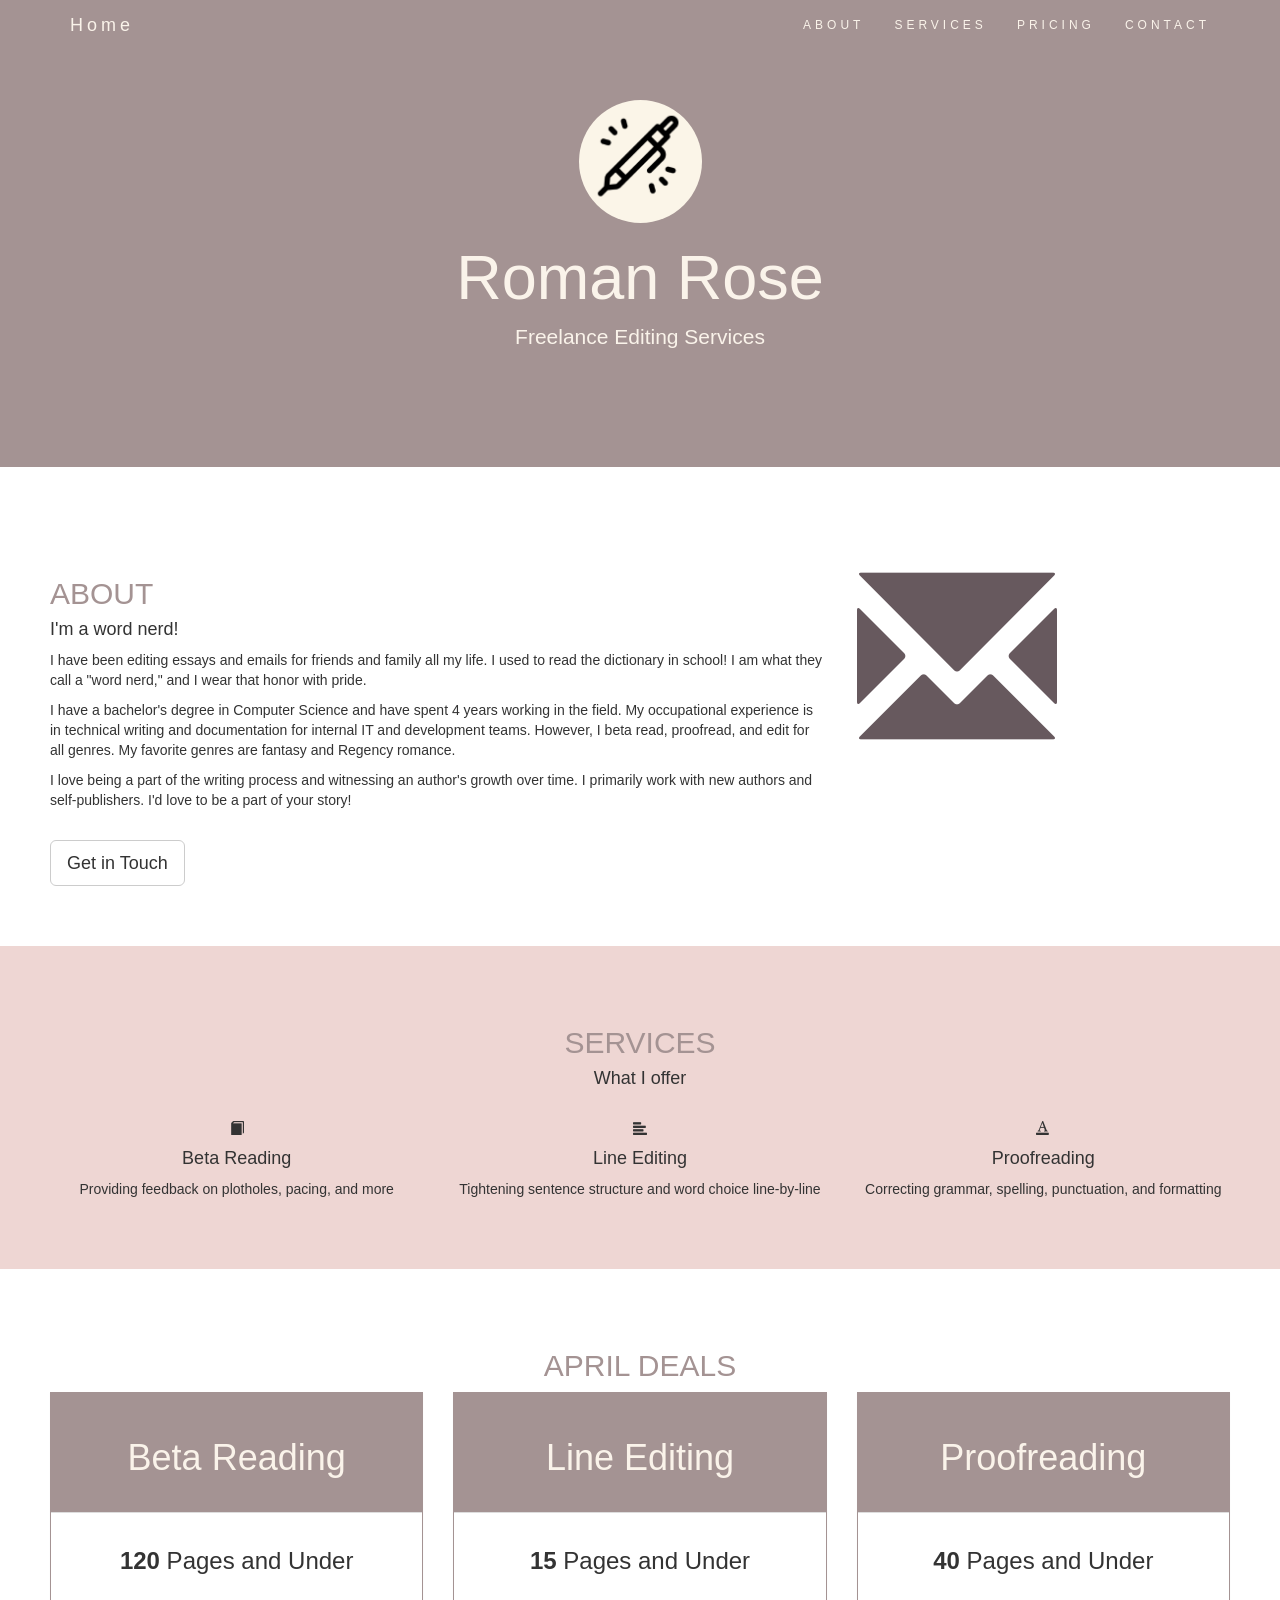
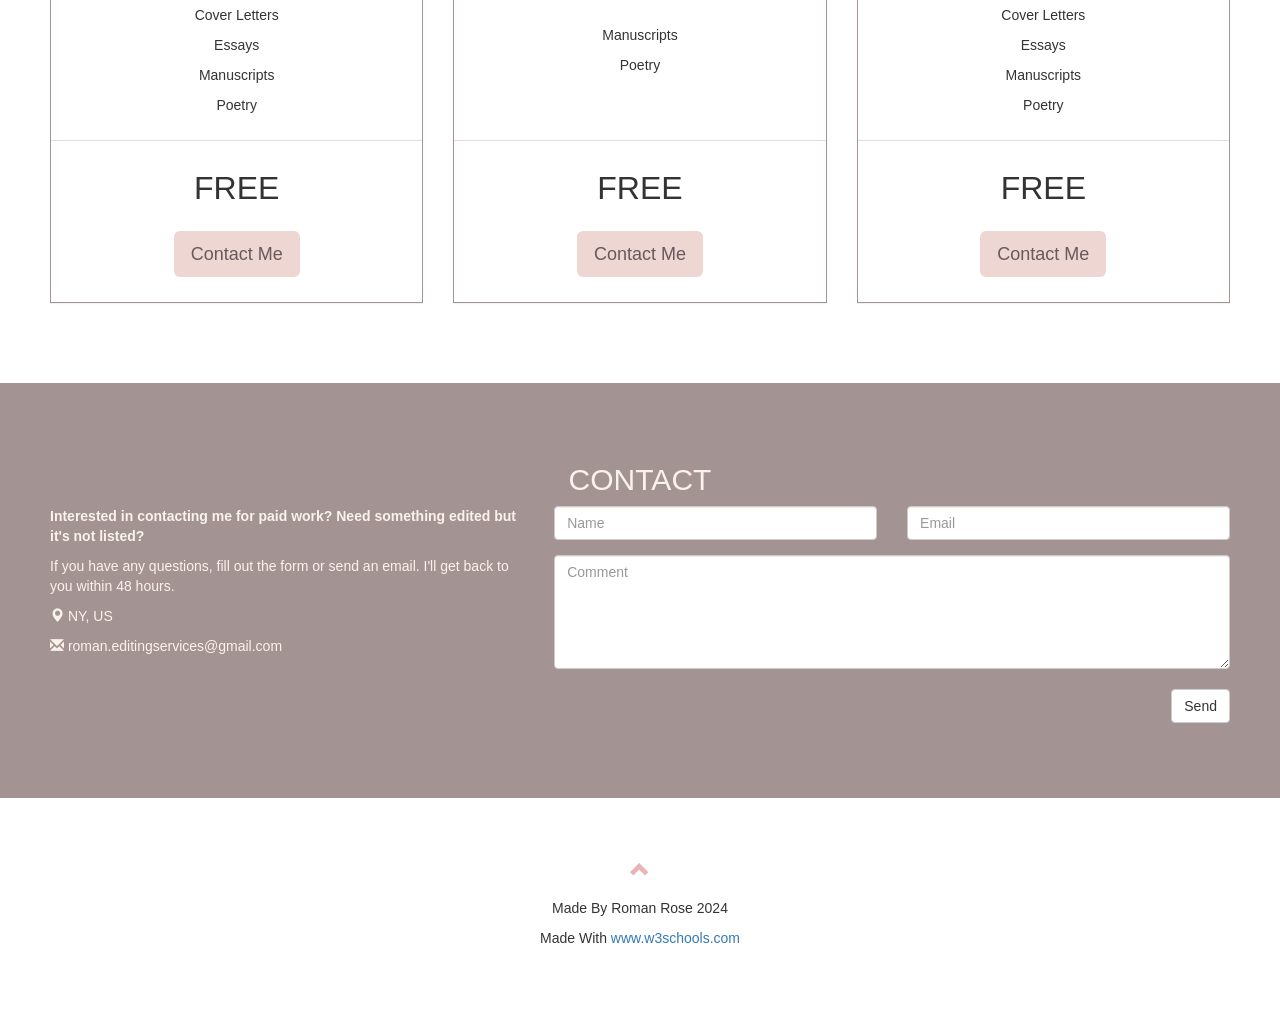
==== index.html @ d198456d "Updated title and added smooth scrolling" ====
<!DOCTYPE html>
<html lang="en">
<head>
  <!-- Theme Made By www.w3schools.com - No Copyright -->
  <title>Roman Editing Services</title>
  <meta charset="utf-8">
  <meta name="viewport" content="width=device-width, initial-scale=1">
  <link rel="stylesheet" href="https://maxcdn.bootstrapcdn.com/bootstrap/3.4.1/css/bootstrap.min.css">
  <script src="https://ajax.googleapis.com/ajax/libs/jquery/3.7.1/jquery.min.js"></script>
  <script src="https://maxcdn.bootstrapcdn.com/bootstrap/3.4.1/js/bootstrap.min.js"></script>
  <style>
  .jumbotron {
    background-color: #A49393;
    color: #FAF3EA;
    padding: 100px 25px;
  }
  .container-fluid {
    padding: 60px 50px;
  }
  .bg-coffee {
    background-color: #A49393;
    color: #FAF3EA;
  }
  .bg-rose {
    background-color: #EED6D3;
  }
 h2 {
  	color:#A49393;
  }
  .h2 {
    color:#FAF3EA;
  }
  .logo-small {
    color: #67595E;
    font-size: 50px;
  }
  .logo {
    color: #67595E;
    font-size: 200px;
  }
    .panel {
    border: 1px solid #A49393; 
    border-radius:0 !important;
    transition: box-shadow 0.5s;
  }
  .panel:hover {
    box-shadow: 5px 0px 40px rgba(0,0,0, .2);
  }
  .panel-footer .btn:hover {
    border: 1px solid #A49393;
    background-color: #fff !important;
    color: #A49393;
  }
  .panel-heading {
    color: #FAF3EA !important;
    background-color: #A49393 !important;
    padding: 25px;
    border-bottom: 1px solid transparent;
    border-top-left-radius: 0px;
    border-top-right-radius: 0px;
    border-bottom-left-radius: 0px;
    border-bottom-right-radius: 0px;
  }
  .panel-footer {
    background-color: white !important;
  }
  .panel-footer h3 {
    font-size: 32px;
  }
  .panel-footer h4 {
    color: #aaa;
    font-size: 14px;
  }
  .panel-footer .btn {
    margin: 15px 0;
    background-color: #EED6D3;
    color: #67595E;
  }
.navbar {
    margin-bottom: 0;
    background-color: #A49393;
    z-index: 9999;
    border: 0;
    font-size: 12px !important;
    line-height: 1.42857143 !important;
    letter-spacing: 4px;
    border-radius: 0;
  }
  .navbar li a, .navbar .navbar-brand {
    color: #FAF3EA !important;
  }
  .navbar-nav li a:hover, .navbar-nav li.active a {
    color: #A49393 !important;
    background-color: #FAF3EA !important;
  }
  .navbar-default .navbar-toggle {
    border-color: transparent;
    color: #fff !important;
  }
  footer .glyphicon {
    font-size: 20px;
    margin-bottom: 20px;
    color: #E8B4B8;
  }
  @media screen and (max-width: 768px) {
  .col-sm-4 {
    text-align: center;
    margin: 25px 0;
  }
}
  </style>
</head>
<body id="myPage" data-spy="scroll" data-target=".navbar" data-offset="60">

  <nav class="navbar navbar-default navbar-fixed-top">
  <div class="container">
    <div class="navbar-header">
      <button type="button" class="navbar-toggle" data-toggle="collapse" data-target="#myNavbar">
        <span class="icon-bar"></span>
        <span class="icon-bar"></span>
        <span class="icon-bar"></span>                        
      </button>
      <a class="navbar-brand" href="#myPage">Home</a>
    </div>
    <div class="collapse navbar-collapse" id="myNavbar">
      <ul class="nav navbar-nav navbar-right">
        <li><a href="#about">ABOUT</a></li>
        <li><a href="#services">SERVICES</a></li>
        <li><a href="#pricing">PRICING</a></li>
        <li><a href="#contact">CONTACT</a></li>
      </ul>
    </div>
  </div>
</nav>
  
  <div class="jumbotron text-center">
    <img src="editingicon.png" class="img-circle" style="width:10%" alt="Pen">
    <h1>Roman Rose</h1> 
    <p>Freelance Editing Services</p> 
  </div>
  
  <!-- Container (About Section) -->
  <div class="container-fluid" id="about">
    <div class="row">
      <div class="col-sm-8">
        <h2>ABOUT</h2>
        <h4>I'm a word nerd!</h4>      
        <p>I have been editing essays and emails for friends and family all my life. I used to read the dictionary in school! I am what they call a "word nerd," and I wear that honor with pride.</p>
        
        <p>I have a bachelor's degree in Computer Science and have spent 4 years working in the field. My occupational experience is in technical writing and documentation for internal IT and development teams. However, I beta read, proofread, and edit for all genres. My favorite genres are fantasy and Regency romance.</p>
        
        <p>I love being a part of the writing process and witnessing an author's growth over time. I primarily work with new authors and self-publishers. I'd love to be a part of your story!</p>
        <br>
        <button class="btn btn-default btn-lg">Get in Touch</button>
      </div>
      <div class="col-sm-4">
        <span class="glyphicon glyphicon-envelope logo"></span>
      </div>
    </div>
  </div>
  
  <!-- Container (Services Section) -->
  <div class="container-fluid text-center bg-rose" id="services">
    <h2>SERVICES</h2>
    <h4>What I offer</h4>
    <br>
    <div class="row">
      <div class="col-sm-4">
        <span class="glyphicon glyphicon-book"></span>
        <h4>Beta Reading</h4>
        <p>Providing feedback on plotholes, pacing, and more</p>
      </div>
      <div class="col-sm-4">
        <span class="glyphicon glyphicon-align-left"></span>
        <h4>Line Editing</h4>
        <p>Tightening sentence structure and word choice line-by-line</p>
      </div>
      <div class="col-sm-4">
        <span class="glyphicon glyphicon-text-color"></span>
        <h4>Proofreading</h4>
        <p>Correcting grammar, spelling, punctuation, and formatting</p>
      </div>
    </div>
  </div>
<!-- Container (Pricing Section) -->
<div class="container-fluid" id="pricing">
  <div class="text-center">
    <h2>APRIL DEALS</h2>
  </div>
  <div class="row">
    <div class="col-sm-4 col-xs-12">
      <div class="panel panel-default text-center">
        <div class="panel-heading">
          <h1>Beta Reading</h1>
        </div>
        <div class="panel-body">
          <h3><strong>120</strong> Pages and Under</h3>
          <br>
          <p>Cover Letters</p>
          <p>Essays</p>
          <p>Manuscripts</p>
          <p>Poetry</p>
        </div>
        <div class="panel-footer">
          <h3>FREE</h3>
          <button class="btn btn-lg">Contact Me</button>
        </div>
      </div>      
    </div>     
    <div class="col-sm-4 col-xs-12">
      <div class="panel panel-default text-center">
        <div class="panel-heading">
          <h1>Line Editing</h1>
        </div>
        <div class="panel-body">
          <h3><strong>15</strong> Pages and Under</h3><br><br>
          <p>Manuscripts</p>
          <p>Poetry</p>
          <br><br>
        </div>
        <div class="panel-footer">
          <h3>FREE</h3>
          <button class="btn btn-lg">Contact Me</button>
        </div>
      </div>      
    </div>       
    <div class="col-sm-4 col-xs-12">
      <div class="panel panel-default text-center">
        <div class="panel-heading">
          <h1>Proofreading</h1>
        </div>
        <div class="panel-body">
          <h3><strong>40</strong> Pages and Under</h3><br>
          <p>Cover Letters</p>
          <p>Essays</p>
          <p>Manuscripts</p>
          <p>Poetry</p>
        </div>
        <div class="panel-footer">
          <h3>FREE</h3>
          <button class="btn btn-lg">Contact Me</button>
        </div>
      </div>      
    </div>    
  </div>
</div>

<!-- Container (Contact Section) -->
<div class="container-fluid bg-coffee" id="contact">
  <h2 class="text-center h2">CONTACT</h2>
  <div class="row">
    <div class="col-sm-5">
      <b><p>Interested in contacting me for paid work? Need something edited but it's not listed?</p></b>
      <p>If you have any questions, fill out the form or send an email. I'll get back to you within 48 hours.</p>
      <p><span class="glyphicon glyphicon-map-marker"></span> NY, US</p>
      <p><span class="glyphicon glyphicon-envelope"></span> roman.editingservices@gmail.com</p>
    </div>
    <div class="col-sm-7">
      <div class="row">
        <div class="col-sm-6 form-group">
          <input class="form-control" id="name" name="name" placeholder="Name" type="text" required>
        </div>
        <div class="col-sm-6 form-group">
          <input class="form-control" id="email" name="email" placeholder="Email" type="email" required>
        </div>
      </div>
      <textarea class="form-control" id="comments" name="comments" placeholder="Comment" rows="5"></textarea><br>
      <div class="row">
        <div class="col-sm-12 form-group">
          <button class="btn btn-default pull-right" type="submit">Send</button>
        </div>
      </div>
    </div>
  </div>
</div>

<footer class="container-fluid text-center">
  <a href="#myPage" title="To Top">
    <span class="glyphicon glyphicon-chevron-up"></span>
  </a>
  <p>Made By Roman Rose 2024</p>
  <p>Made With <a href="https://www.w3schools.com" title="Visit w3schools">www.w3schools.com</a></p>
</footer>

<!-- Smooth Scrolling -->
<script>
$(document).ready(function(){
  // Add smooth scrolling to all links in navbar + footer link
  $(".navbar a, footer a[href='#myPage']").on('click', function(event) {
    // Make sure this.hash has a value before overriding default behavior
    if (this.hash !== ""){
      // Prevent default anchor click behavior
      event.preventDefault();

      // Store hash
      var hash = this.hash;

      // Using jQuery's animate() method to add smooth page scroll
      // The optional number (900) specifies the number of milliseconds it takes to scroll to the specified area
      $('html, body').animate({
        scrollTop: $(hash).offset().top
      }, 900, function(){
   
        // Add hash (#) to URL when done scrolling (default click behavior)
        window.location.hash = hash;
      });
    } // End if
  });
})
</script>
  
</body>
</html>
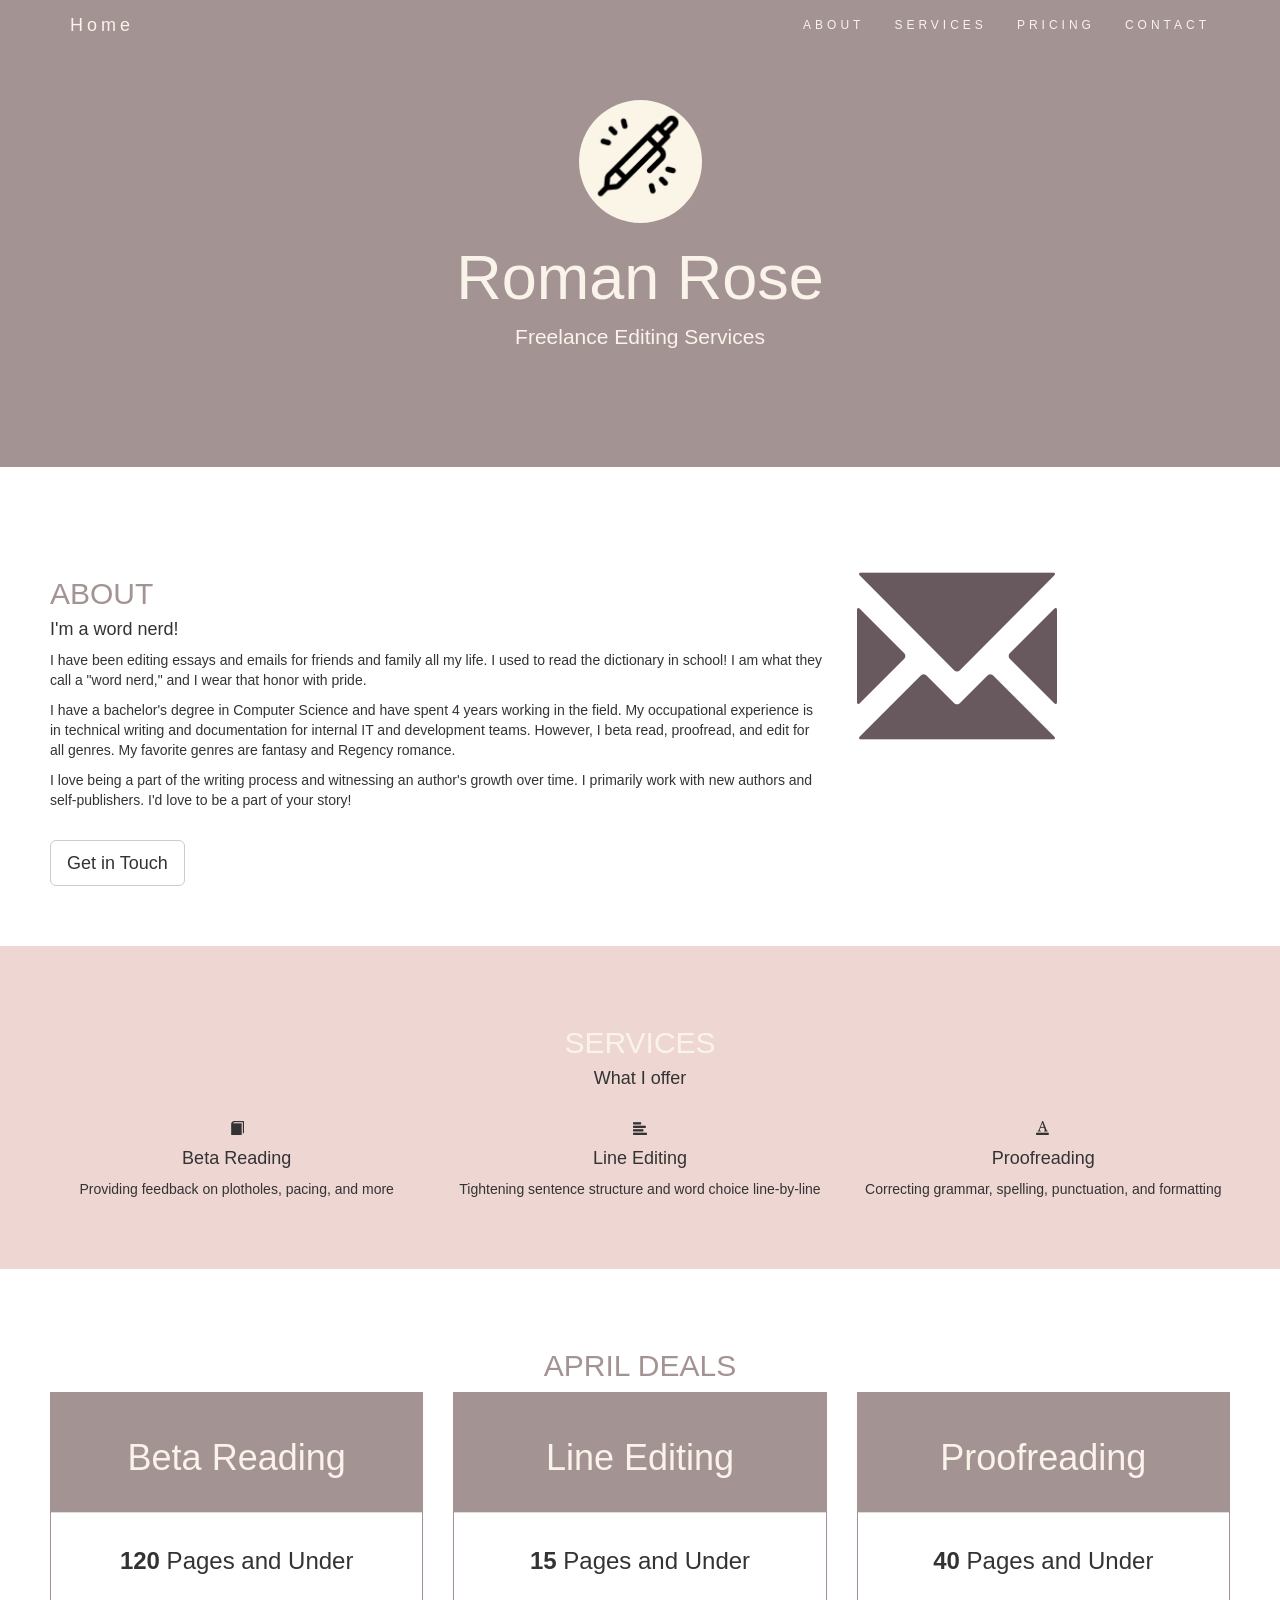
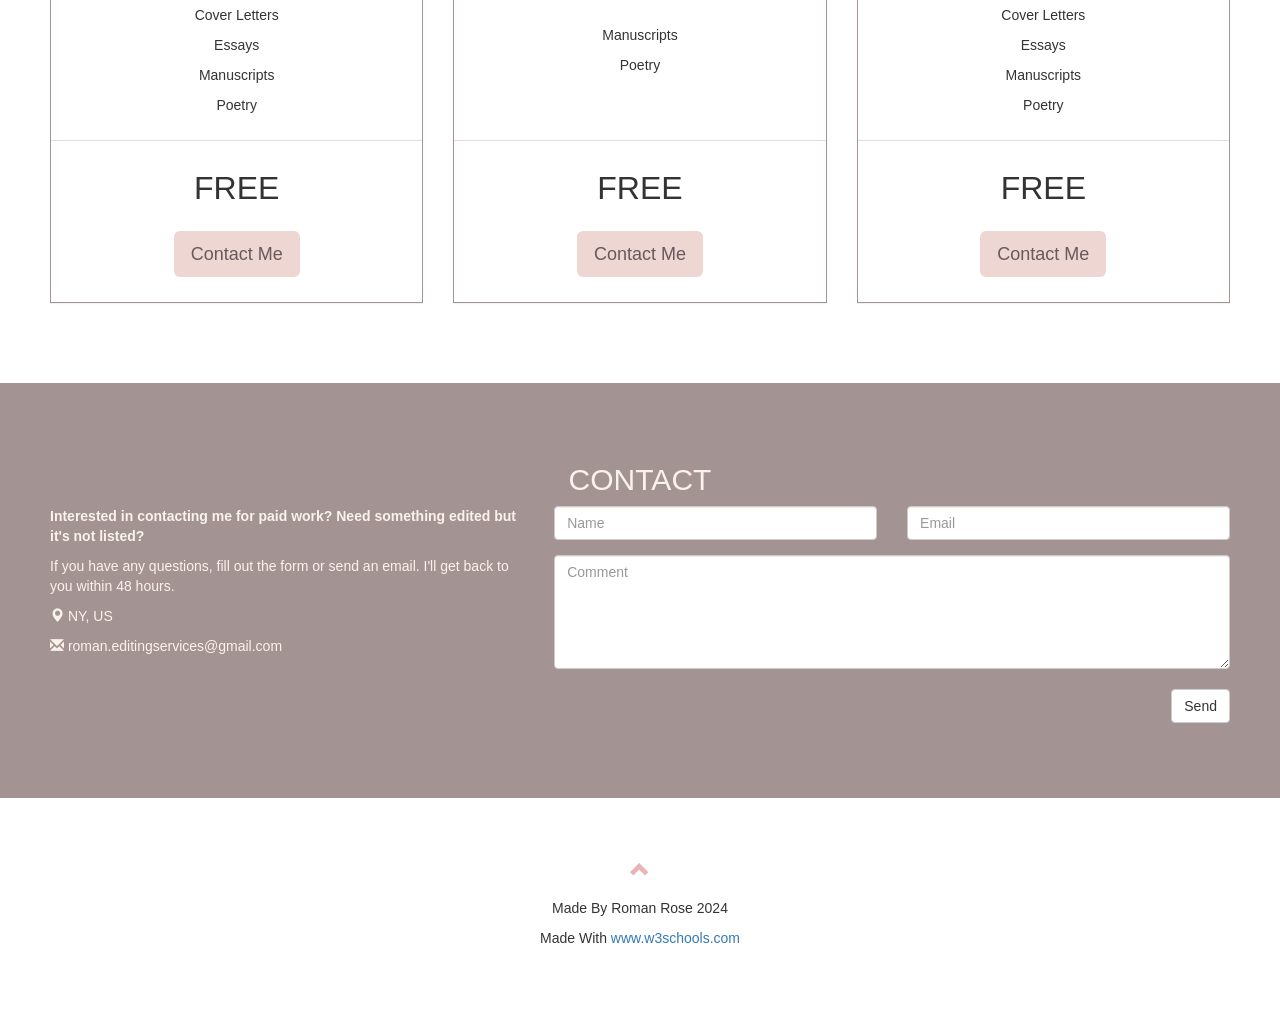
==== commit 108c99bd: "Changed text color for SERVICES heading" ====
--- a/index.html
+++ b/index.html
@@ -161,7 +161,7 @@
   
   <!-- Container (Services Section) -->
   <div class="container-fluid text-center bg-rose" id="services">
-    <h2>SERVICES</h2>
+    <h2 class="h2">SERVICES</h2>
     <h4>What I offer</h4>
     <br>
     <div class="row">
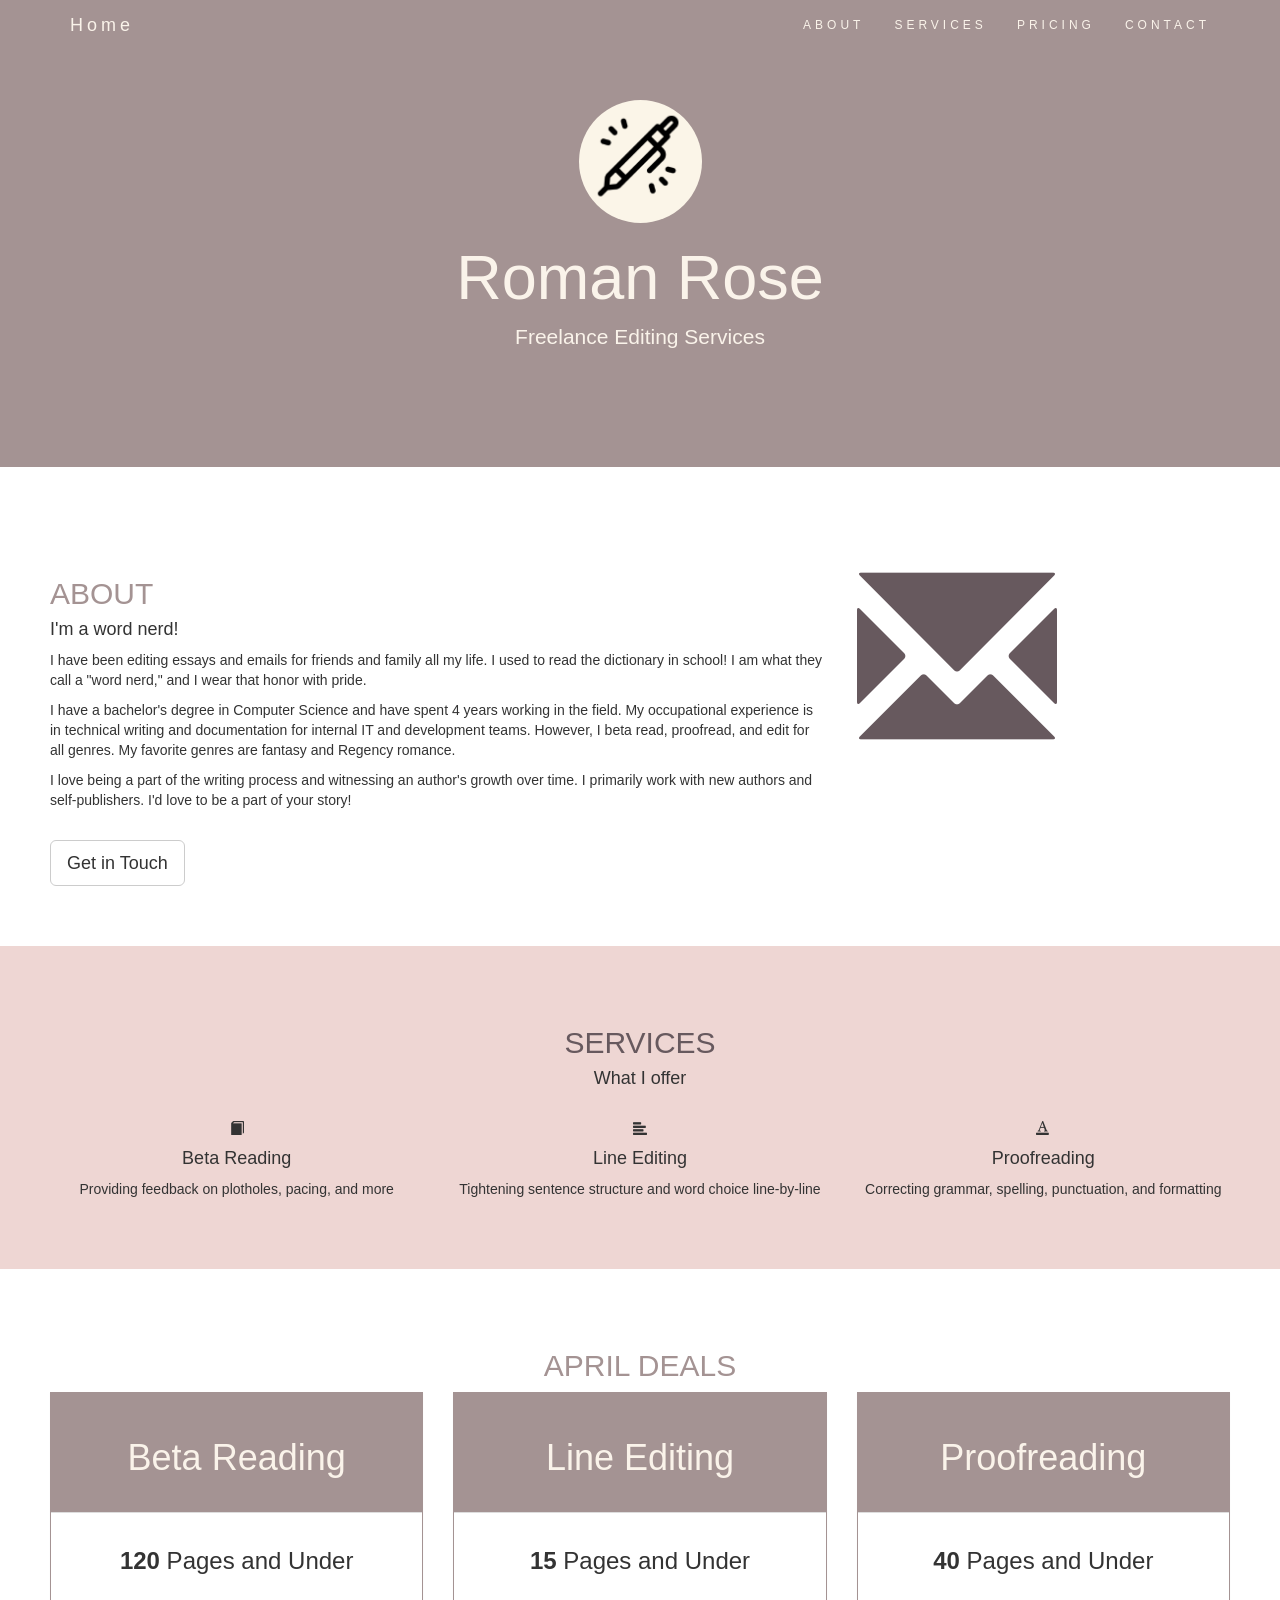
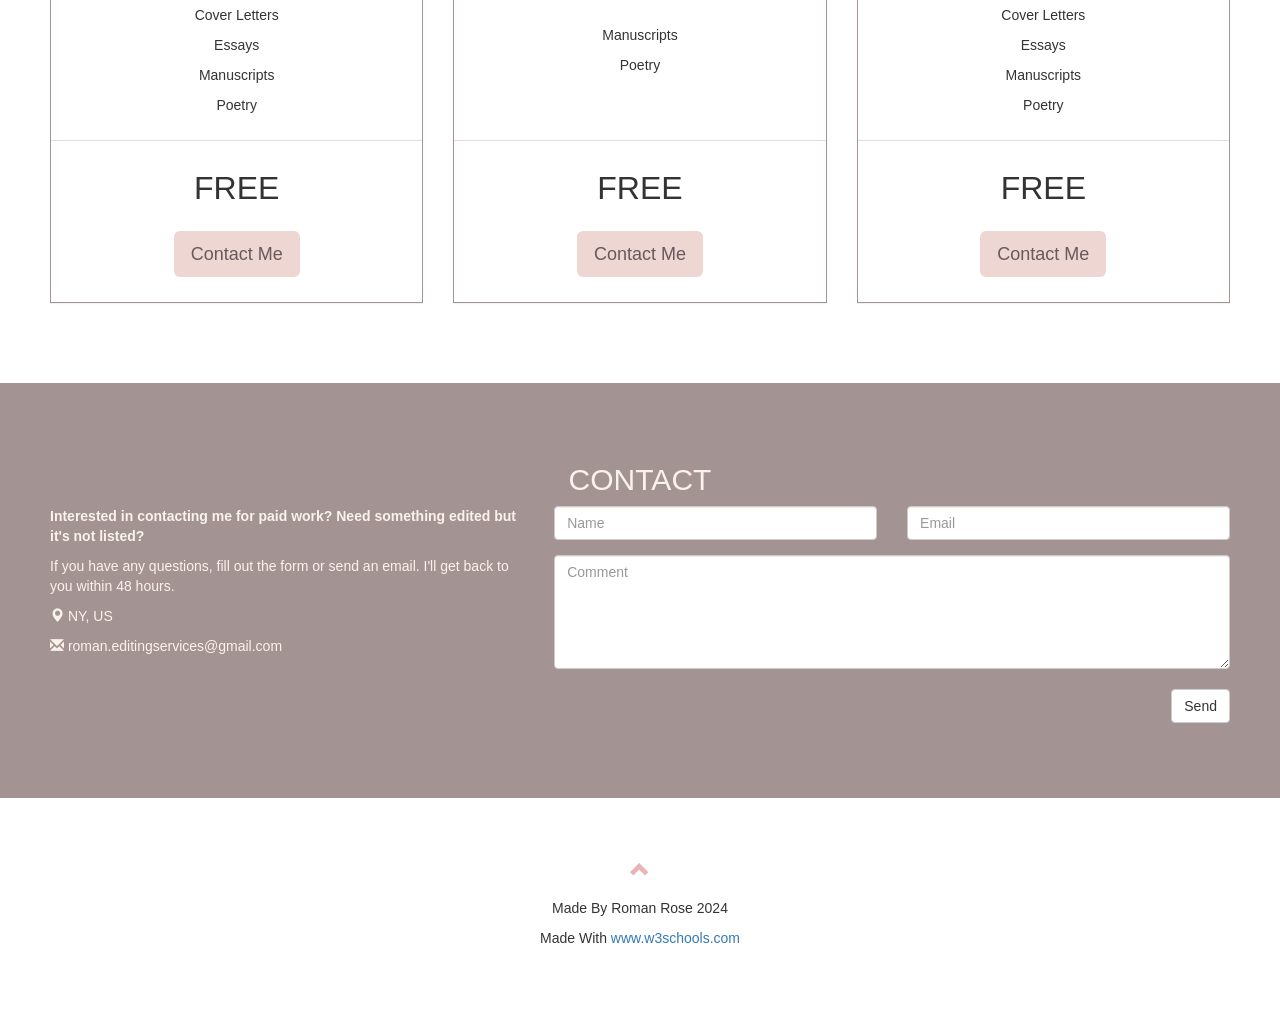
==== commit 8b94c363: "Change #myPage to #home and changing SERVICES color" ====
--- a/index.html
+++ b/index.html
@@ -30,6 +30,9 @@
   .h2 {
     color:#FAF3EA;
   }
+  .txt-coffee-pot {
+    color:#67595E;
+  }
   .logo-small {
     color: #67595E;
     font-size: 50px;
@@ -110,7 +113,7 @@
 }
   </style>
 </head>
-<body id="myPage" data-spy="scroll" data-target=".navbar" data-offset="60">
+<body id="home" data-spy="scroll" data-target=".navbar" data-offset="60">
 
   <nav class="navbar navbar-default navbar-fixed-top">
   <div class="container">
@@ -120,7 +123,7 @@
         <span class="icon-bar"></span>
         <span class="icon-bar"></span>                        
       </button>
-      <a class="navbar-brand" href="#myPage">Home</a>
+      <a class="navbar-brand" href="#home">Home</a>
     </div>
     <div class="collapse navbar-collapse" id="myNavbar">
       <ul class="nav navbar-nav navbar-right">
@@ -161,7 +164,7 @@
   
   <!-- Container (Services Section) -->
   <div class="container-fluid text-center bg-rose" id="services">
-    <h2 class="h2">SERVICES</h2>
+    <h2 class="txt-coffee-pot">SERVICES</h2>
     <h4>What I offer</h4>
     <br>
     <div class="row">
@@ -275,7 +278,7 @@
 </div>
 
 <footer class="container-fluid text-center">
-  <a href="#myPage" title="To Top">
+  <a href="#home" title="To Top">
     <span class="glyphicon glyphicon-chevron-up"></span>
   </a>
   <p>Made By Roman Rose 2024</p>
@@ -286,7 +289,7 @@
 <script>
 $(document).ready(function(){
   // Add smooth scrolling to all links in navbar + footer link
-  $(".navbar a, footer a[href='#myPage']").on('click', function(event) {
+  $(".navbar a, footer a[href='#home']").on('click', function(event) {
     // Make sure this.hash has a value before overriding default behavior
     if (this.hash !== ""){
       // Prevent default anchor click behavior
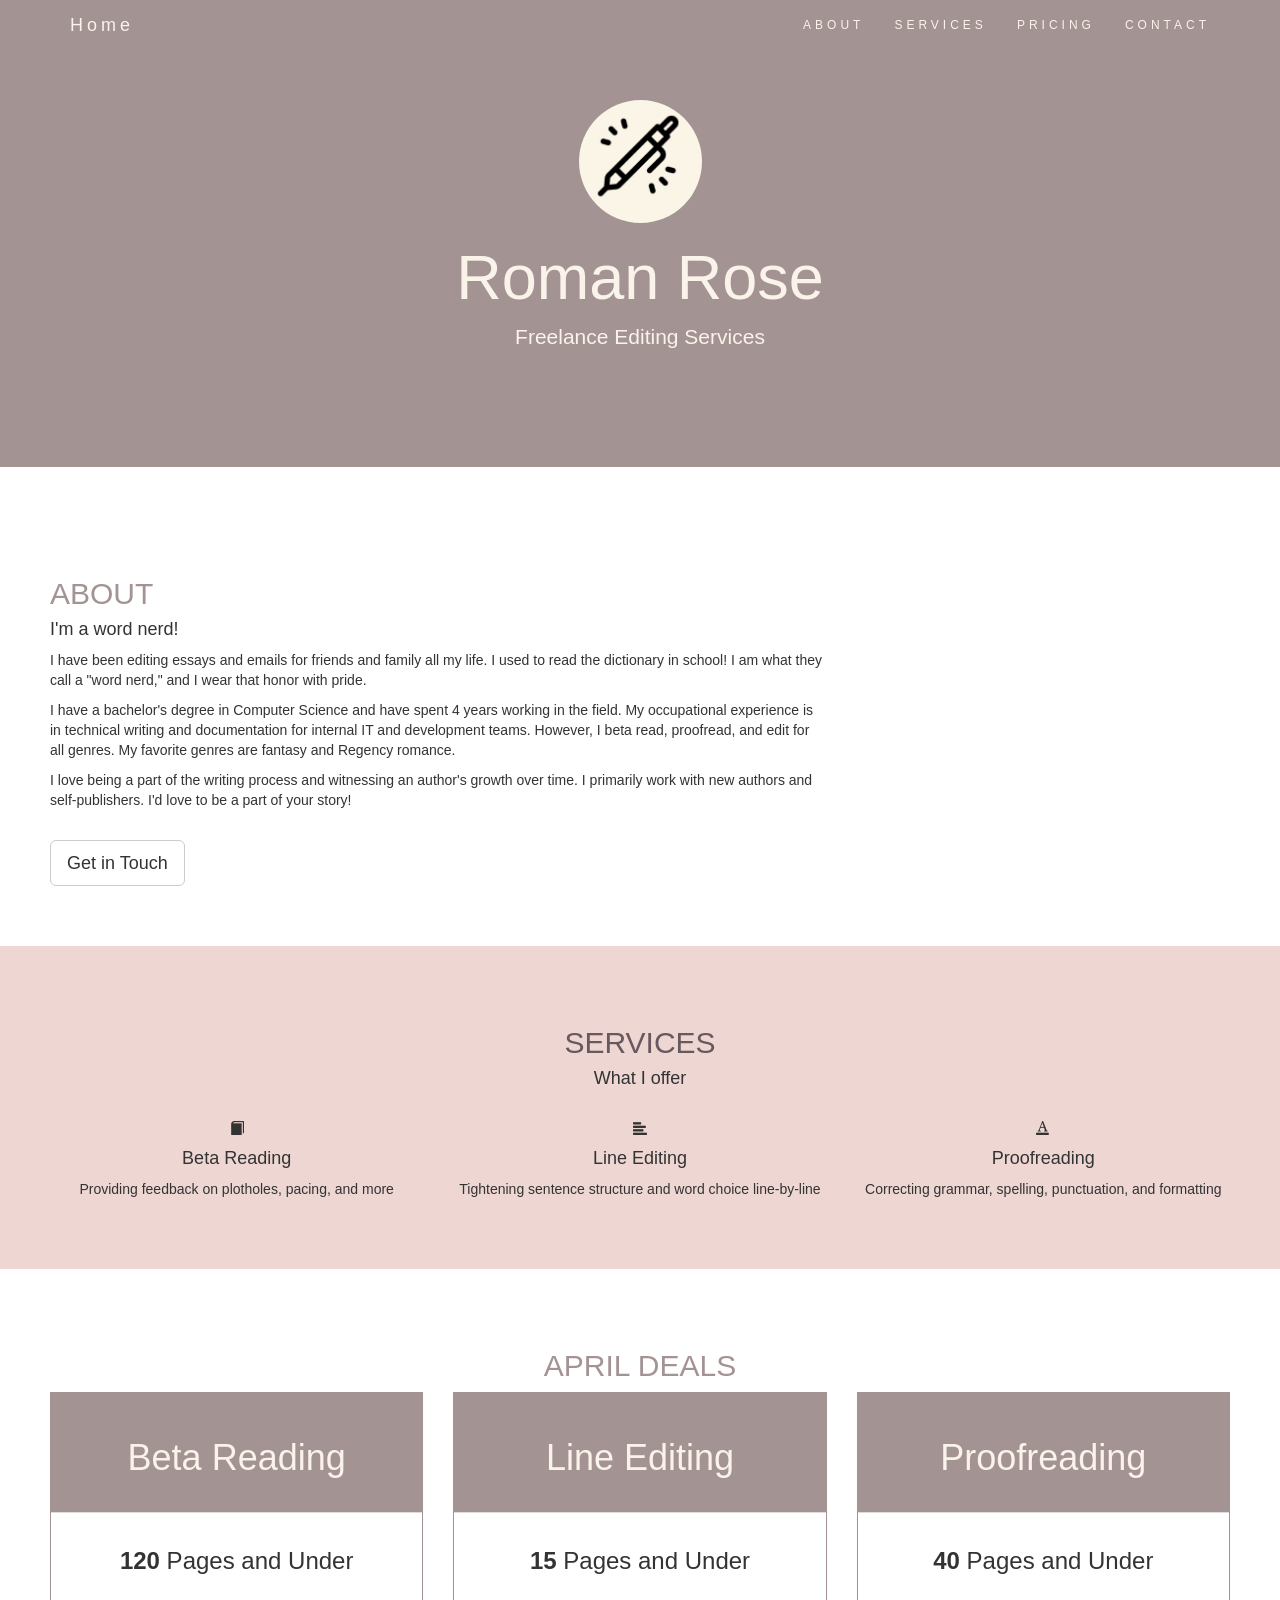
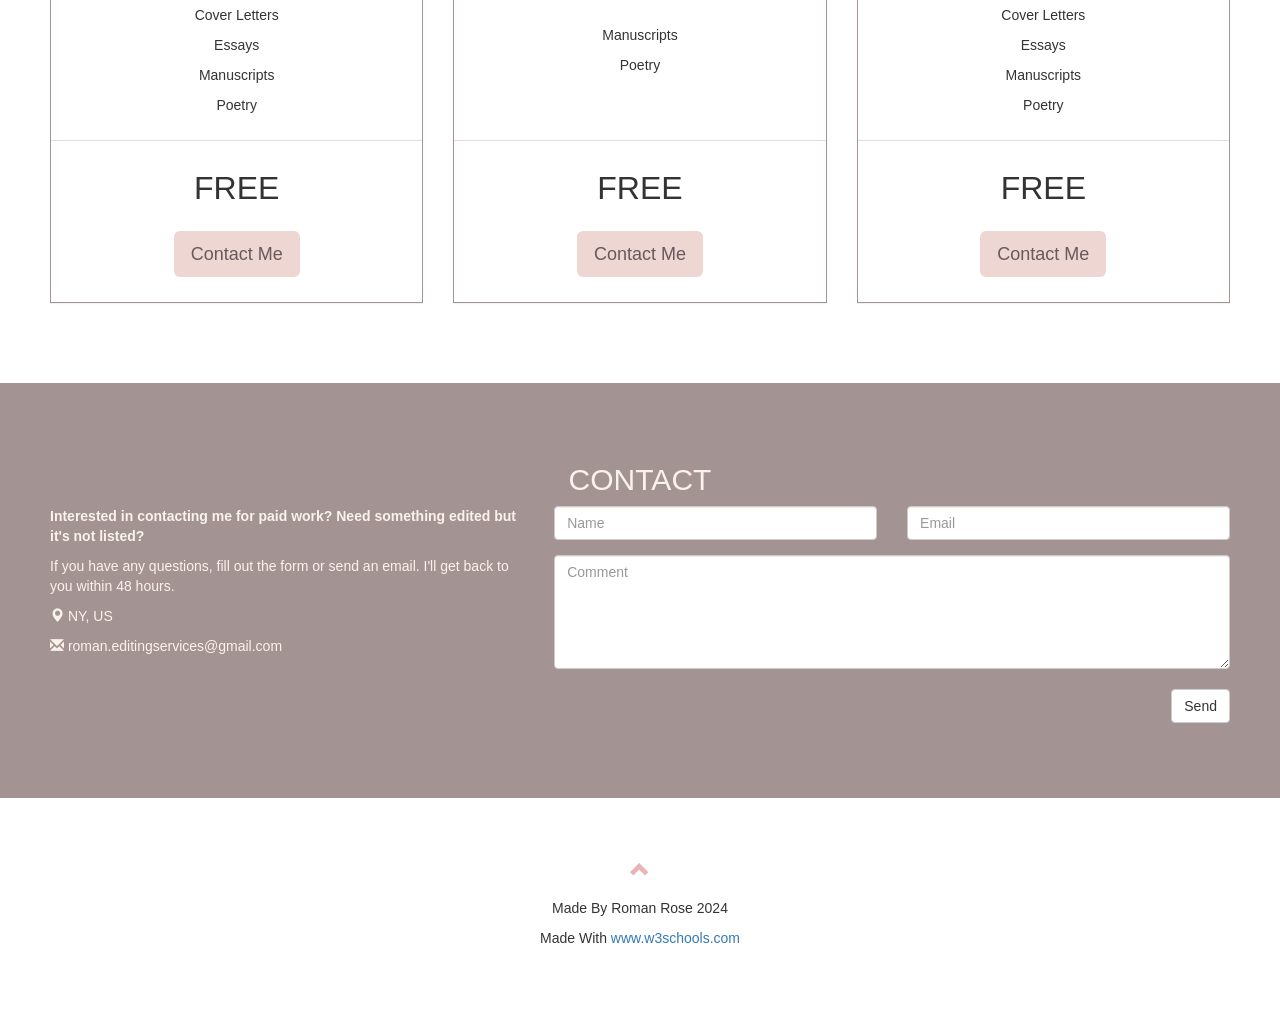
==== commit 2732cbbd: "Updated About section icon and hide when screen size small" ====
--- a/index.html
+++ b/index.html
@@ -110,6 +110,9 @@
     text-align: center;
     margin: 25px 0;
   }
+  .fa-glasses{
+    display: none;
+  }
 }
   </style>
 </head>
@@ -154,10 +157,10 @@
         
         <p>I love being a part of the writing process and witnessing an author's growth over time. I primarily work with new authors and self-publishers. I'd love to be a part of your story!</p>
         <br>
-        <button class="btn btn-default btn-lg">Get in Touch</button>
+        <a href="#contact" class="btn btn-default btn-lg">Get in Touch</a>
       </div>
       <div class="col-sm-4">
-        <span class="glyphicon glyphicon-envelope logo"></span>
+        <i class="fas fa-glasses logo"></i>
       </div>
     </div>
   </div>
@@ -289,7 +292,7 @@
 <script>
 $(document).ready(function(){
   // Add smooth scrolling to all links in navbar + footer link
-  $(".navbar a, footer a[href='#home']").on('click', function(event) {
+  $(".navbar a, footer a[href='#home'], .btn").on('click', function(event) {
     // Make sure this.hash has a value before overriding default behavior
     if (this.hash !== ""){
       // Prevent default anchor click behavior
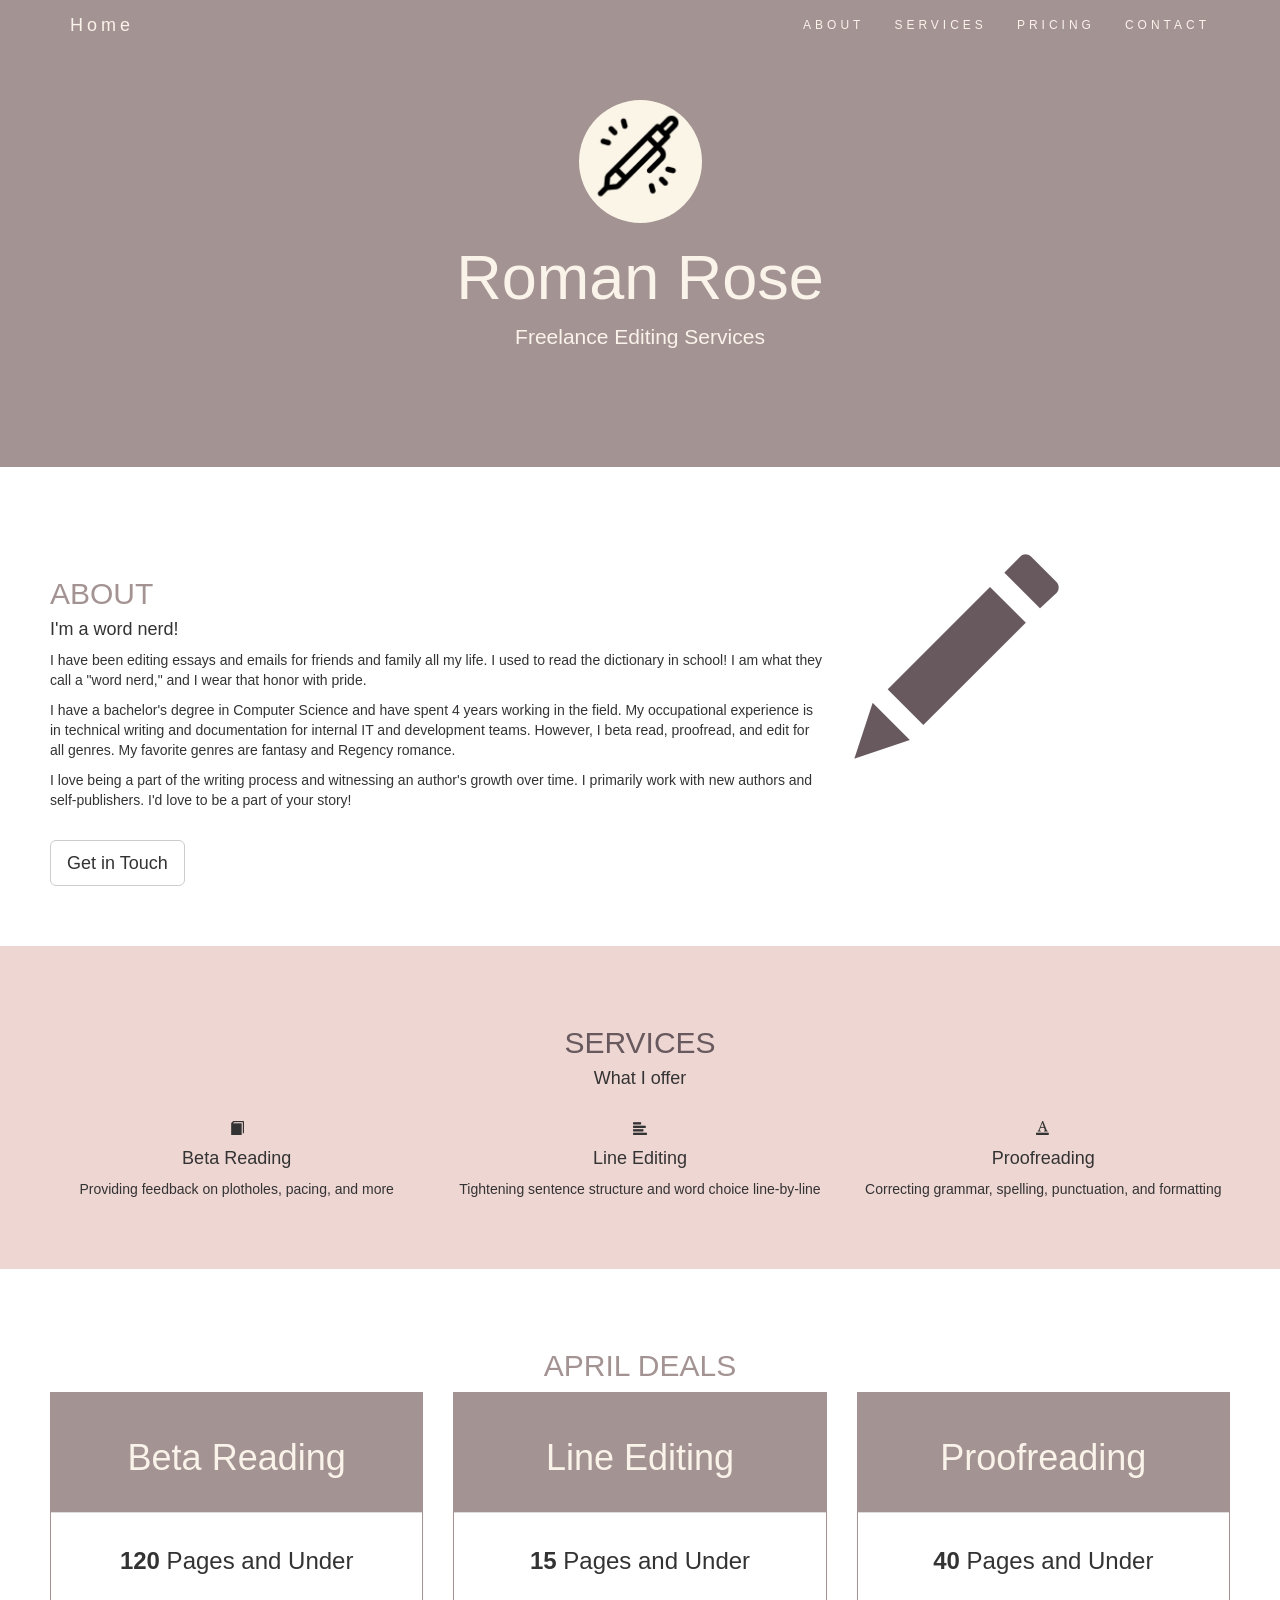
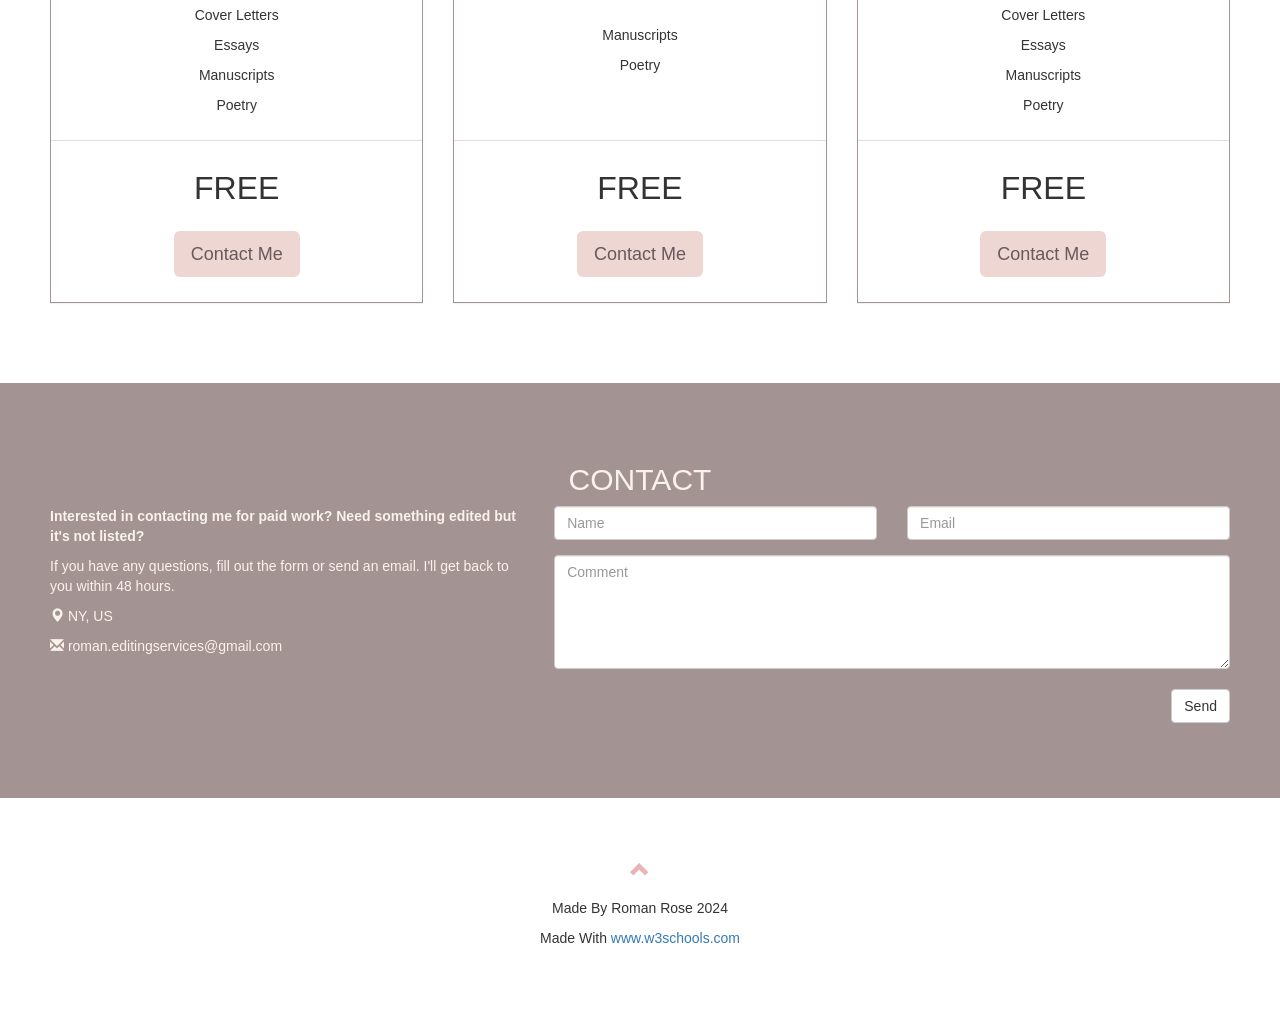
==== commit 78caaf3d: "Updating About section icon" ====
--- a/index.html
+++ b/index.html
@@ -110,7 +110,7 @@
     text-align: center;
     margin: 25px 0;
   }
-  .fa-glasses{
+  .glyphicon-pencil{
     display: none;
   }
 }
@@ -160,7 +160,7 @@
         <a href="#contact" class="btn btn-default btn-lg">Get in Touch</a>
       </div>
       <div class="col-sm-4">
-        <i class="fas fa-glasses logo"></i>
+        <span class="glyphicon glyphicon-pencil logo"></span>
       </div>
     </div>
   </div>
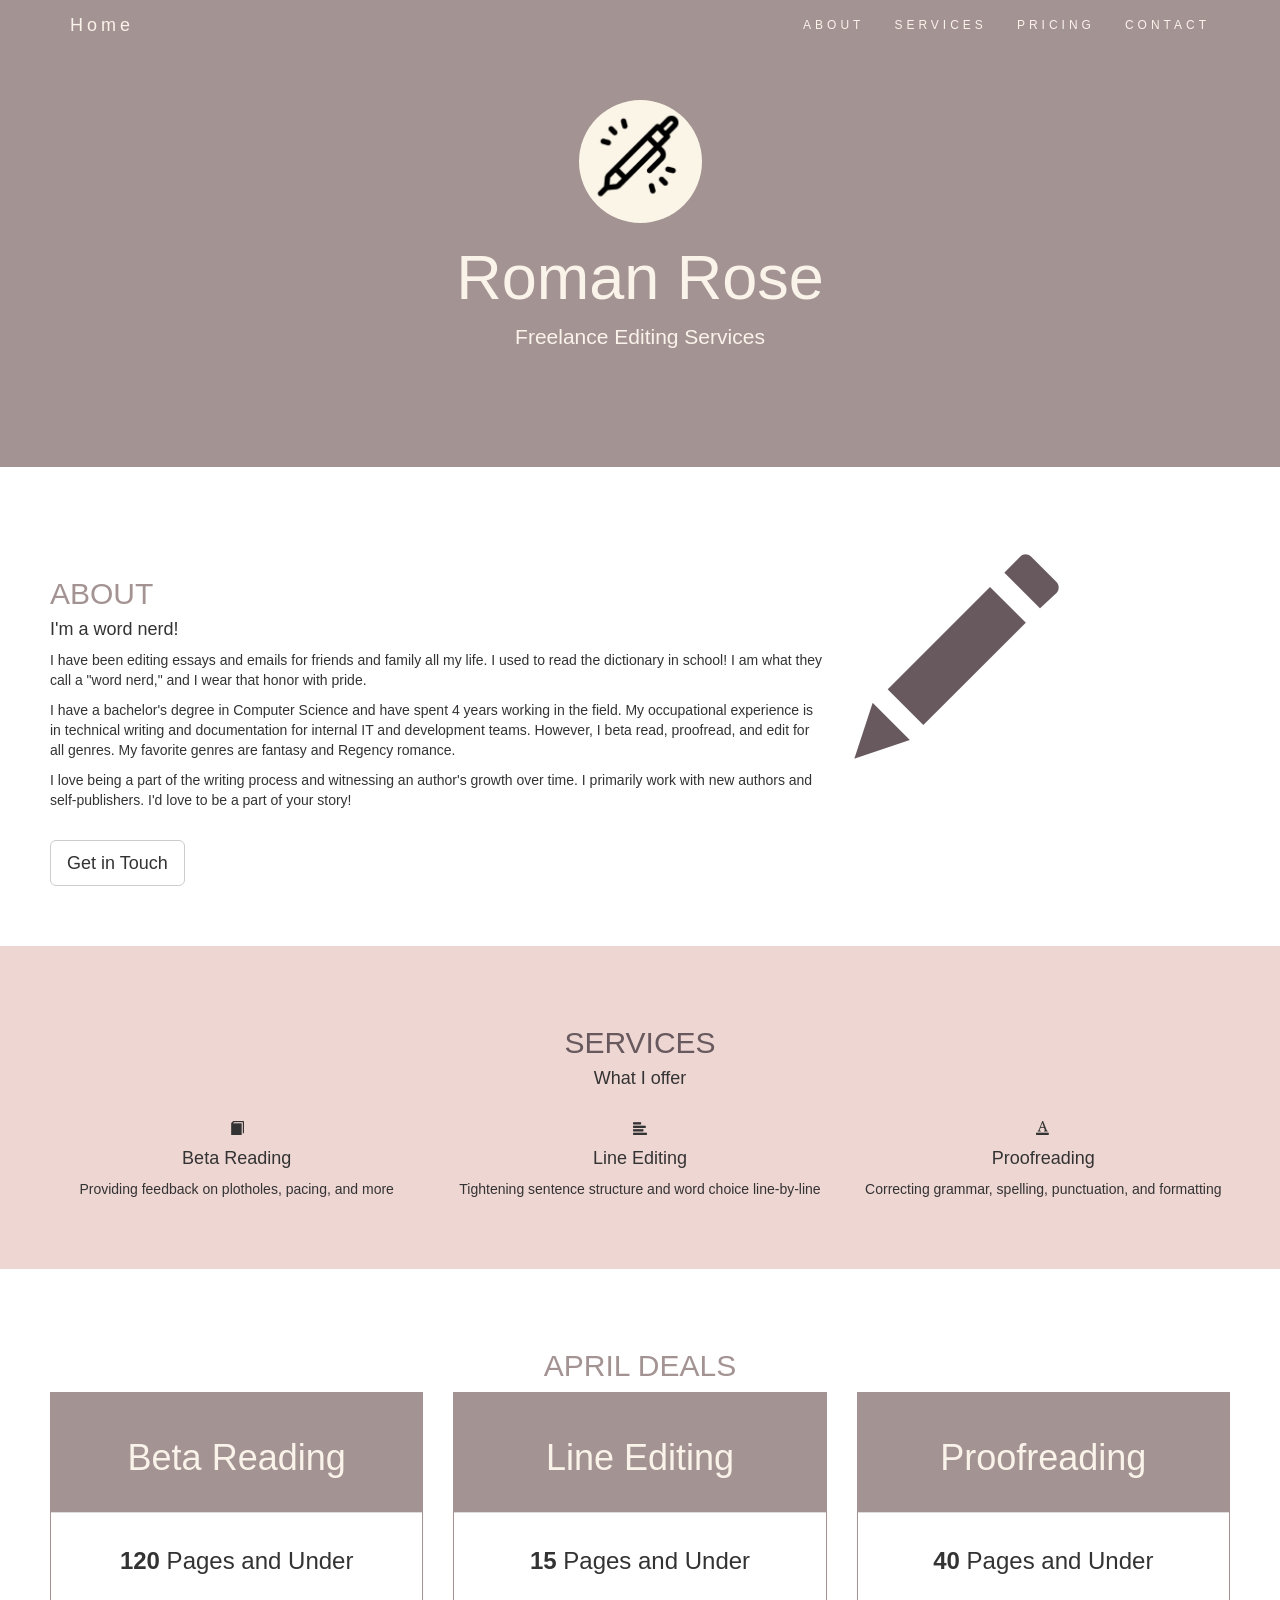
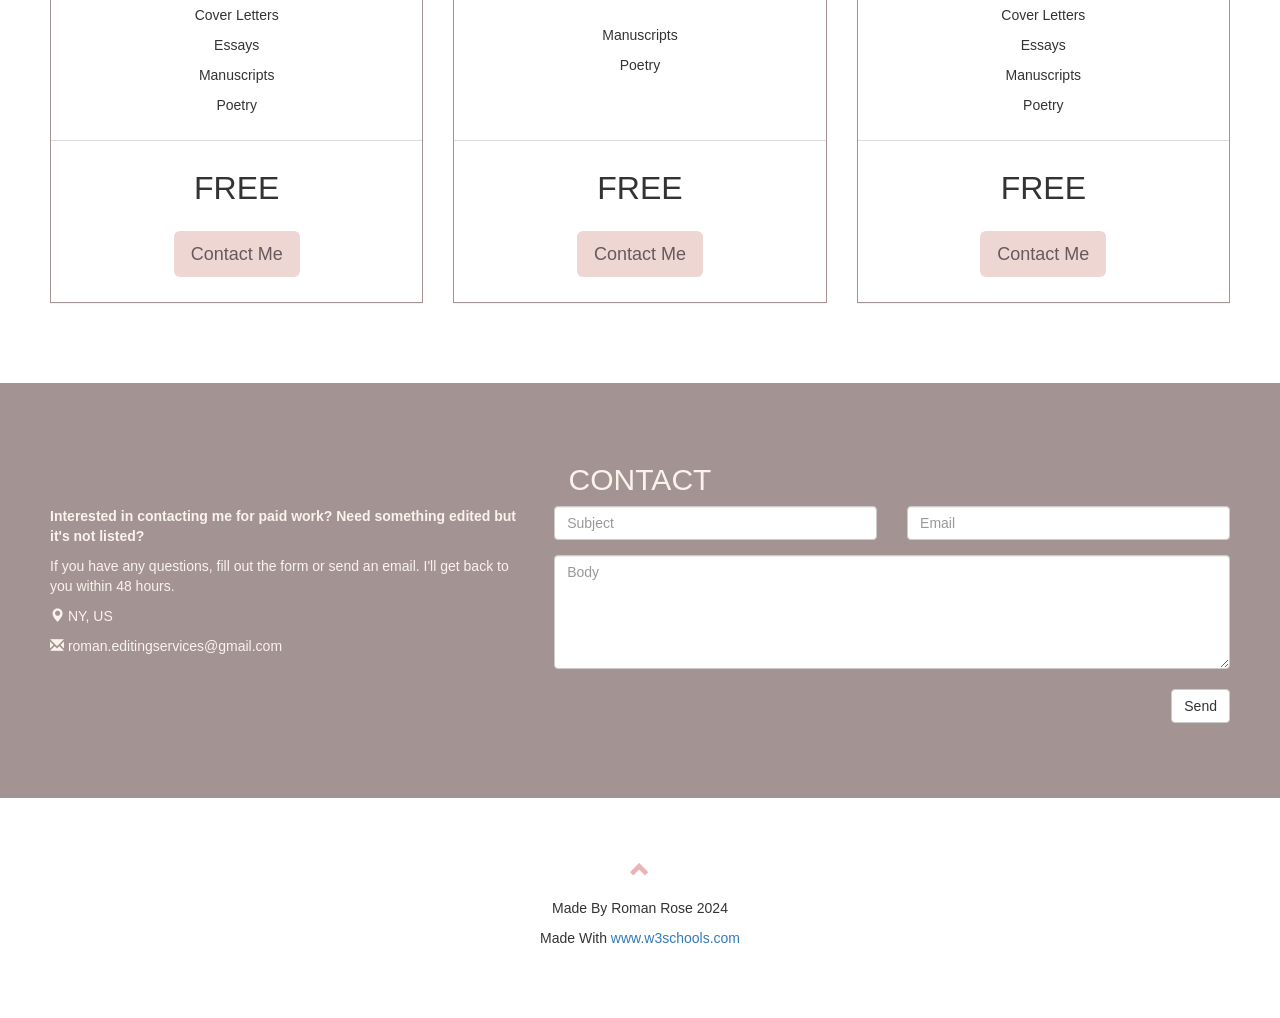
==== commit e0199039: "Updated contact form" ====
--- a/index.html
+++ b/index.html
@@ -264,13 +264,13 @@
     <div class="col-sm-7">
       <div class="row">
         <div class="col-sm-6 form-group">
-          <input class="form-control" id="name" name="name" placeholder="Name" type="text" required>
+          <input class="form-control" id="subject" name="subject" placeholder="Subject" type="text" required>
         </div>
         <div class="col-sm-6 form-group">
           <input class="form-control" id="email" name="email" placeholder="Email" type="email" required>
         </div>
       </div>
-      <textarea class="form-control" id="comments" name="comments" placeholder="Comment" rows="5"></textarea><br>
+      <textarea class="form-control" id="email-body" name="email-body" placeholder="Body" rows="5"></textarea><br>
       <div class="row">
         <div class="col-sm-12 form-group">
           <button class="btn btn-default pull-right" type="submit">Send</button>
